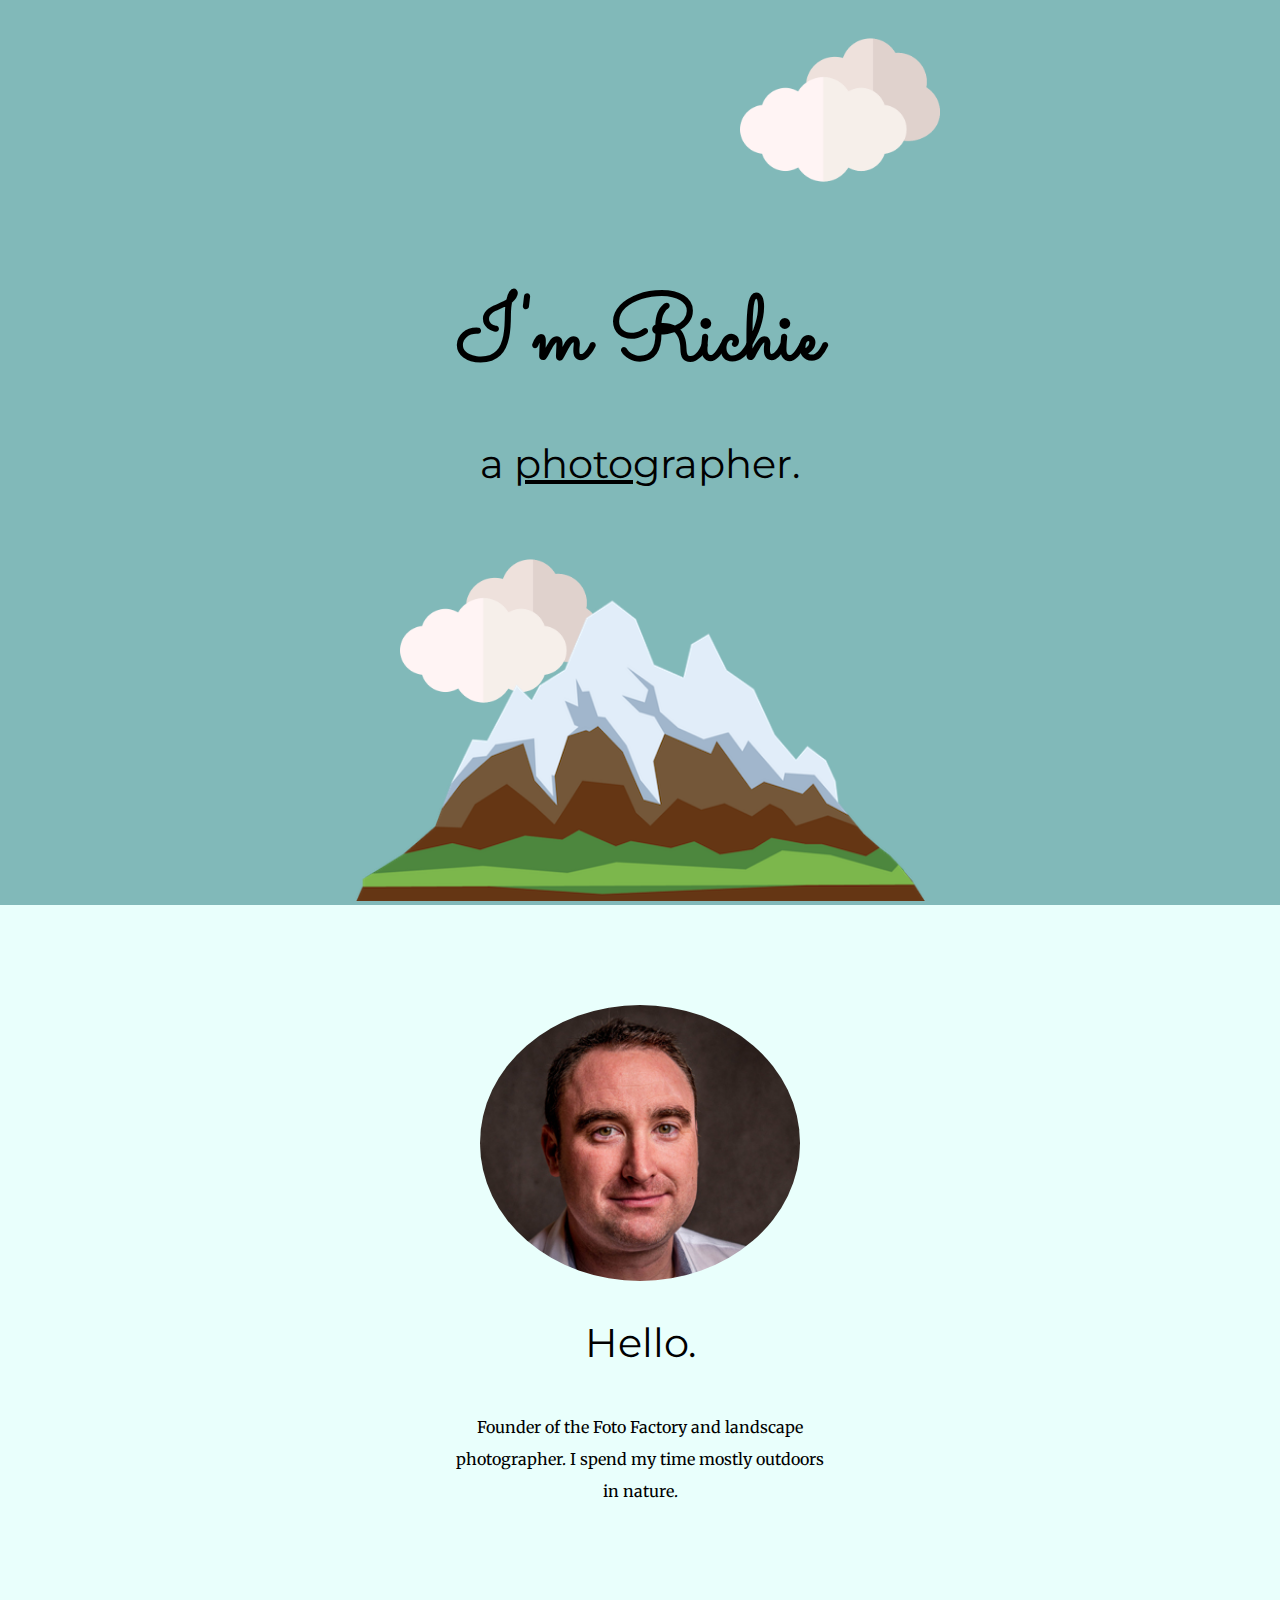
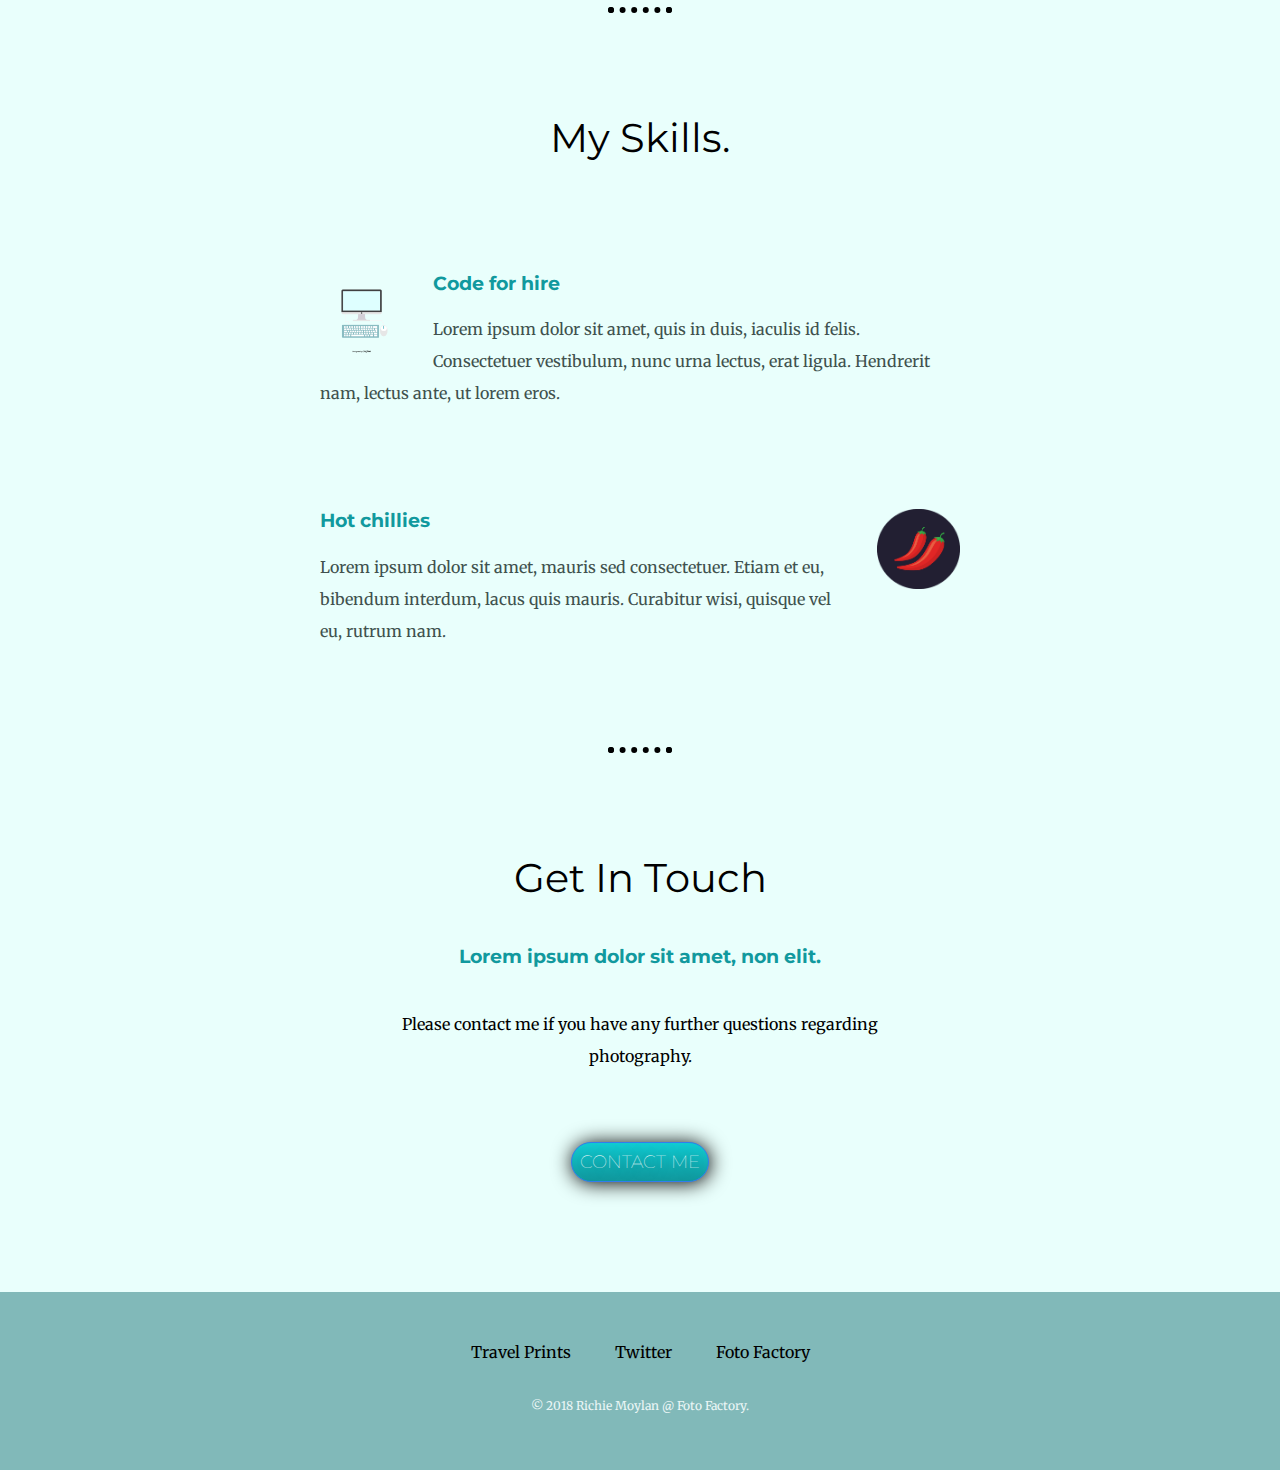
==== index.html @ 7f1a45ee "Added site" ====
<!DOCTYPE html>
<html lang="en">
<head>
    <meta charset="UTF-8">
    <meta http-equiv="X-UA-Compatible" content="IE=edge">
    <meta name="viewport" content="width=device-width, initial-scale=1.0">
    <title>Richie Moylan</title>
    <link rel="stylesheet" href="css/styles.css">
    <link rel="icon" href="favicon.ico">
    <link rel="preconnect" href="https://fonts.googleapis.com">
    <link rel="preconnect" href="https://fonts.gstatic.com" crossorigin>
    <link href="https://fonts.googleapis.com/css2?family=Merriweather:ital,wght@1,300&family=Montserrat:wght@100&family=Sacramento&display=swap" rel="stylesheet">
</head>
<body>
    <div class="top-container">
        <img class="top" src="images/cloud.png" alt="cloud-img  
        width= "200px"
        height= "200px">
        <h1>I'm Richie</h1>
        <h2>a <span class="photo">photo</span>grapher.</h2>
        <img class="mid" src="images/cloud.png" alt="cloud-img"
            width= "200px"
            height= "200px">

        <img class="mount" src="images/mountain.png" alt="mountain-img"
        width="570px"
        height="370px">  
    </div>
   
    <div class="middle-container">
        <div class="profile">
          <img class="profile" src="images/profile.jpg" alt="Profile-img"
            width= 25%;
          >

          <h2>Hello.</h2>
          <p class="intro">Founder of the Foto Factory and landscape photographer. I spend my time mostly outdoors in nature.</p>
        </div>
        <hr>
        <div class="skills">
          <h2>My Skills.</h2>
          <div class="skill-row">
            <img class="comp" src="images/computer.png" alt="comp-img">
            <h3>Code for hire</h3>
            <p>Lorem ipsum dolor sit amet, quis in duis, iaculis id felis. Consectetuer vestibulum, nunc urna lectus, erat ligula. Hendrerit nam, lectus ante, ut lorem eros.</p>
          </div>
          <div class="skill-row">
            <img class="chillies" src="images/chillies.png" alt="chillies-img">
            <h3>Hot chillies</h3>
            <p>Lorem ipsum dolor sit amet, mauris sed consectetuer. Etiam et eu, bibendum interdum, lacus quis mauris. Curabitur wisi, quisque vel eu, rutrum nam.</p>
          </div>
        </div>
        <hr>
        <div class="contact-me">
          <h2>Get In Touch</h2>
          <h3>Lorem ipsum dolor sit amet, non elit.</h3>
          <p class="contact">Please contact me if you have any further questions regarding photography.</p>
          <a class="btn" href="mailto:richie@fotofactory.ie">CONTACT ME</a>
        </div>
      </div>
      
      
      <div class="bottom-container">
        <a class="footer-link" href="https://www.travelprints.co.uk">Travel Prints</a>
        <a class="footer-link" href="https://www.twitter.com/fotofactoryie">Twitter</a>
        <a class="footer-link" href="https://www.fotofactory.ie">Foto Factory</a>
        <p class="copyright" >© 2018 Richie Moylan @ Foto Factory.</p>
      </div>
      
    
</body>
</html>
---- css/styles.css ----
body {
    background-color:#e9fffc;
    margin: 0;
    text-align: center;  
    font-family: 'Merriweather', serif;
}
h1 {
    color: #000000;
    margin: 50px auto 0 auto;
    font-size: 5.625em;
    font-family: 'Sacramento', cursive;
}

h2 {
    color: #000000;
    font-family: 'Montserrat', sans-serif;
    font-size: 2.5rem;
    font-weight: normal;
    padding-bottom: 10px;
}


h3 {
    color: #11999E;
    font-family: 'Montserrat', sans-serif;
    
}

p {
    line-height: 2;
}

.contact {
    width: 30%;
    margin: auto;
}

hr {
    border: dotted #000000 6px;
    border-bottom: none;
    width: 4%;
    margin: 100px auto;
}

.comp {
    float: left;
    margin-right: 30px;
    width: 13%;
}

.chillies {
    float: right;
    margin-left: 30px;
    width: 13%;
}

.intro {
    width: 30%;
    margin: auto;
}


.top-container { 
    background-color: #81b9b9;
    position: relative;
}

.middle-container {
   margin: 100px 0;
}

.bottom-container {
    background-color: #81b9b9;
    padding: 50px 0 20px;
}

.photo {
    text-decoration: underline;
}

.mount {
    position: relative;
   
}

.top {
    position: relative;
    left: 200px;
    padding: 10px;
}

.mid {
    position: absolute;
    left: 400px;
}

.container {
    position: relative;
    width: 500px;
    height: 500px;
    background-color: grey;
}

a {
    color: #000000;
    font-family: 'Merriweather', serif;
    margin: 10px 20px;
    text-decoration: none;
}

a:hover {
    color: #EAF6F6;
}


.skill-row {
    color: #40514E;
    margin: 100px auto 100px auto;
    text-align: left;
    width: 50%;
}

.contact {
    width: 40%;
    margin: 40px auto 60px;
}

.btn {
    background: #11CDD4;
    background-image: -webkit-linear-gradient(top, #11CDD4, #11999E);
    background-image: -moz-linear-gradient(top, #11CDD4, #11999E);
    background-image: -ms-linear-gradient(top, #11CDD4, #11999E);
    background-image: -o-linear-gradient(top, #11CDD4, #11999E);
    background-image: -webkit-gradient(to bottom, #11CDD4, #11999E);
    -webkit-border-radius: 22px;
    -moz-border-radius: 22px;
    border-radius: 22px;
    color: #FFFFFF;
    font-family: 'Montserrat', sans-serif;
    font-size: 18px;
    font-weight: 100;
    padding: 8px;
    -webkit-box-shadow: 1px 1px 20px 0 #000000;
    -moz-box-shadow: 1px 1px 20px 0 #000000;
    box-shadow: 1px 1px 20px 0 #000000;
    text-shadow: 1px 1px 20px #000000;
    border: solid #337FED 1px;
    text-decoration: none;
    display: inline-block;
    cursor: pointer;
    text-align: center;
 }
 
 .btn:hover{
    border: solid #3300EE 1px;
    background: #30E3CB;
    background-image: -webkit-linear-gradient(top, #30E3CB, #2BC4AD);
    background-image: -moz-linear-gradient(top, #30E3CB, #2BC4AD);
    background-image: -ms-linear-gradient(top, #30E3CB, #2BC4AD);
    background-image: -o-linear-gradient(top, #30E3CB, #2BC4AD);
    background-image: -webkit-gradient(to bottom, #30E3CB, #2BC4AD);
    -webkit-border-radius: 20px;
    -moz-border-radius: 20px;
    border-radius: 20px;
    text-decoration: none;
 }

 .copyright {
     color: #EAF6F6;
     font-size: 0.75rem;
     padding: 20px 0;
 }

 .profile {
    border-radius: 50%;
 }
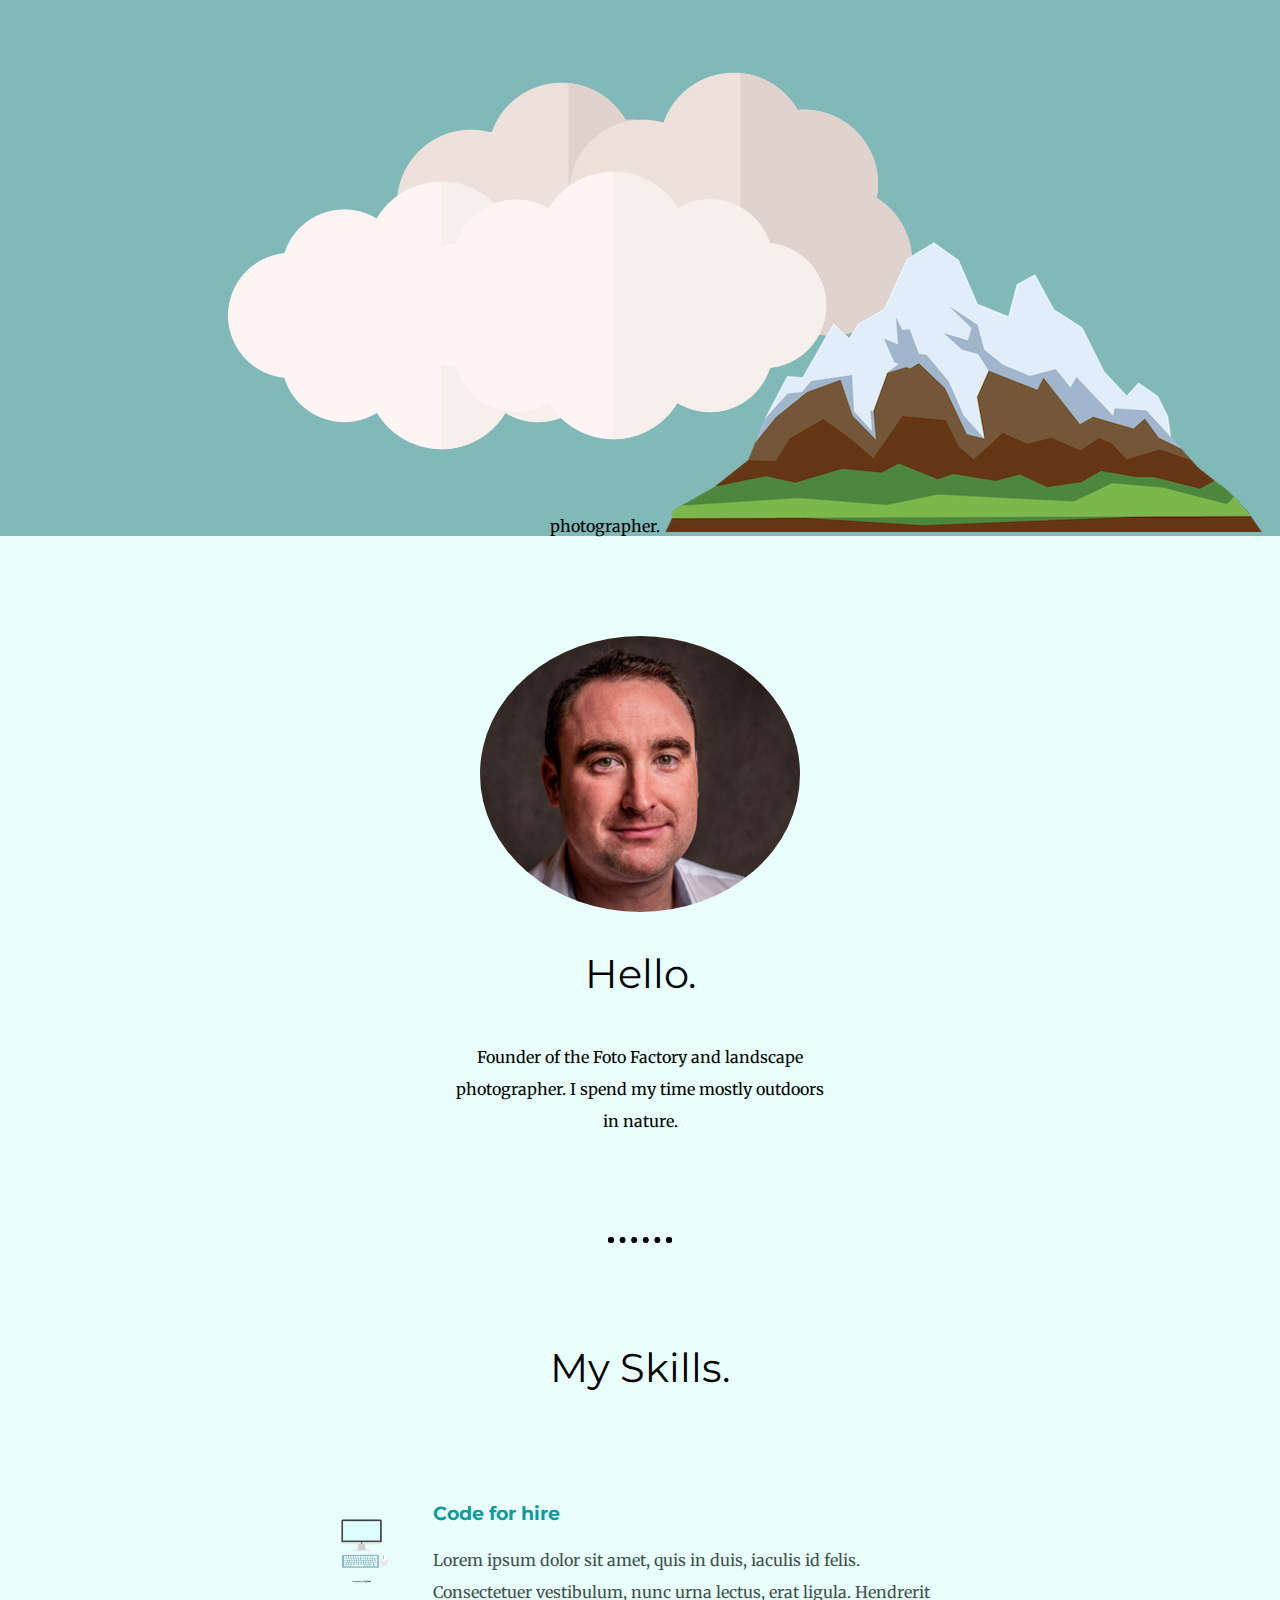
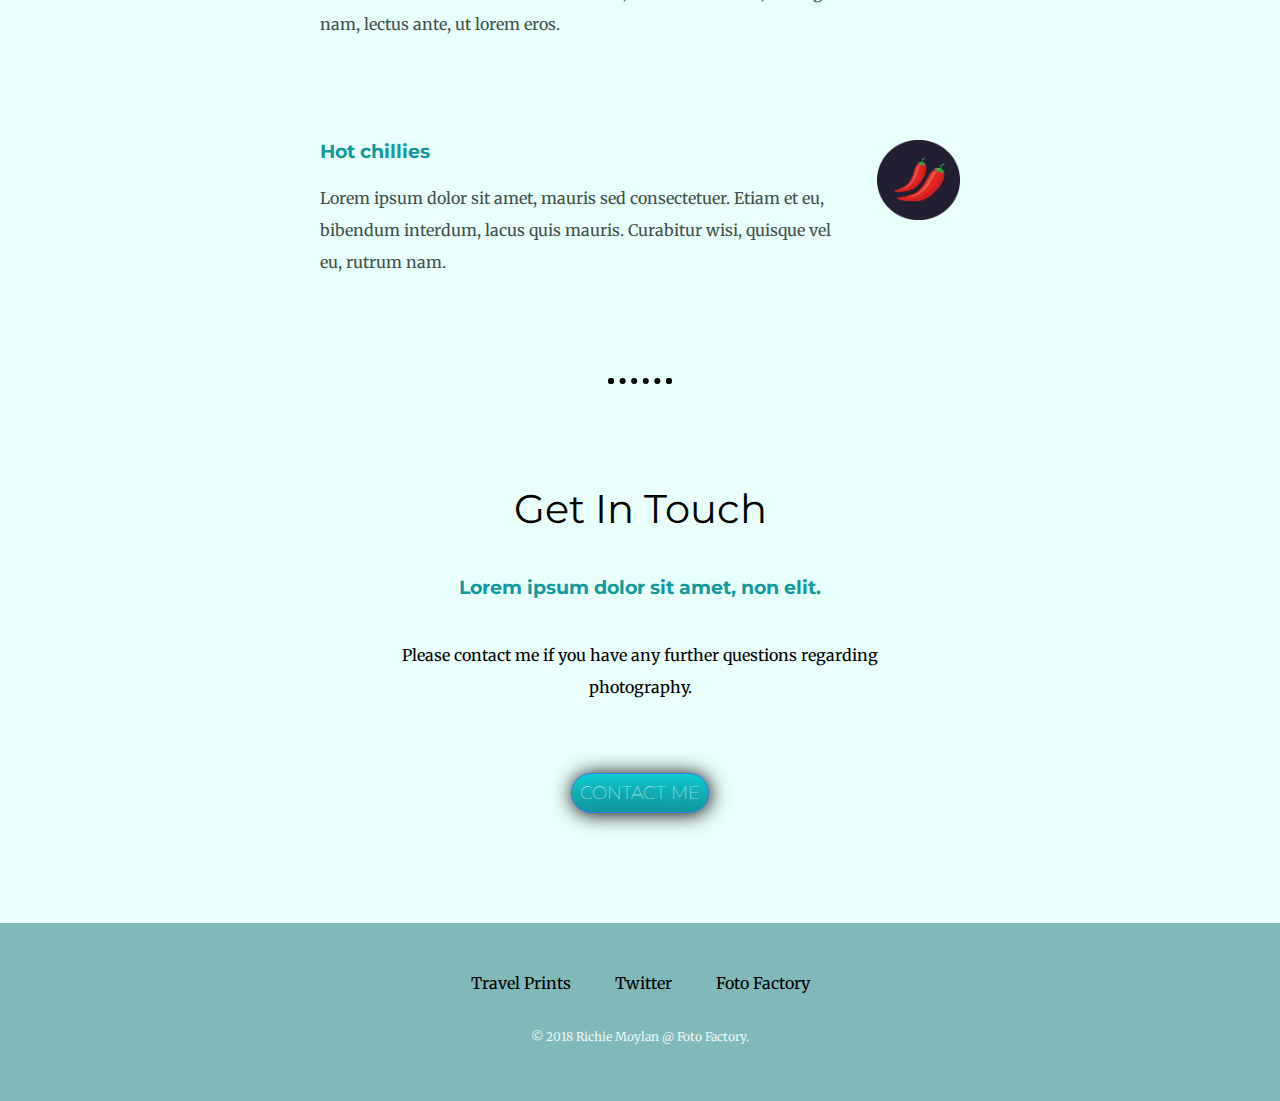
==== commit 7d4d067e: "Add files via upload" ====
--- a/index.html
+++ b/index.html
@@ -13,18 +13,13 @@
 </head>
 <body>
     <div class="top-container">
-        <img class="top" src="images/cloud.png" alt="cloud-img  
-        width= "200px"
-        height= "200px">
+        <img class="top" src="images/cloud.png" alt="cloud-img>
         <h1>I'm Richie</h1>
         <h2>a <span class="photo">photo</span>grapher.</h2>
-        <img class="mid" src="images/cloud.png" alt="cloud-img"
-            width= "200px"
-            height= "200px">
+        <img class="mid" src="images/cloud.png" alt="cloud-img">
 
-        <img class="mount" src="images/mountain.png" alt="mountain-img"
-        width="570px"
-        height="370px">  
+        <img class="mount" src="images/mountain.png" alt="mountain-img">  
+
     </div>
    
     <div class="middle-container">
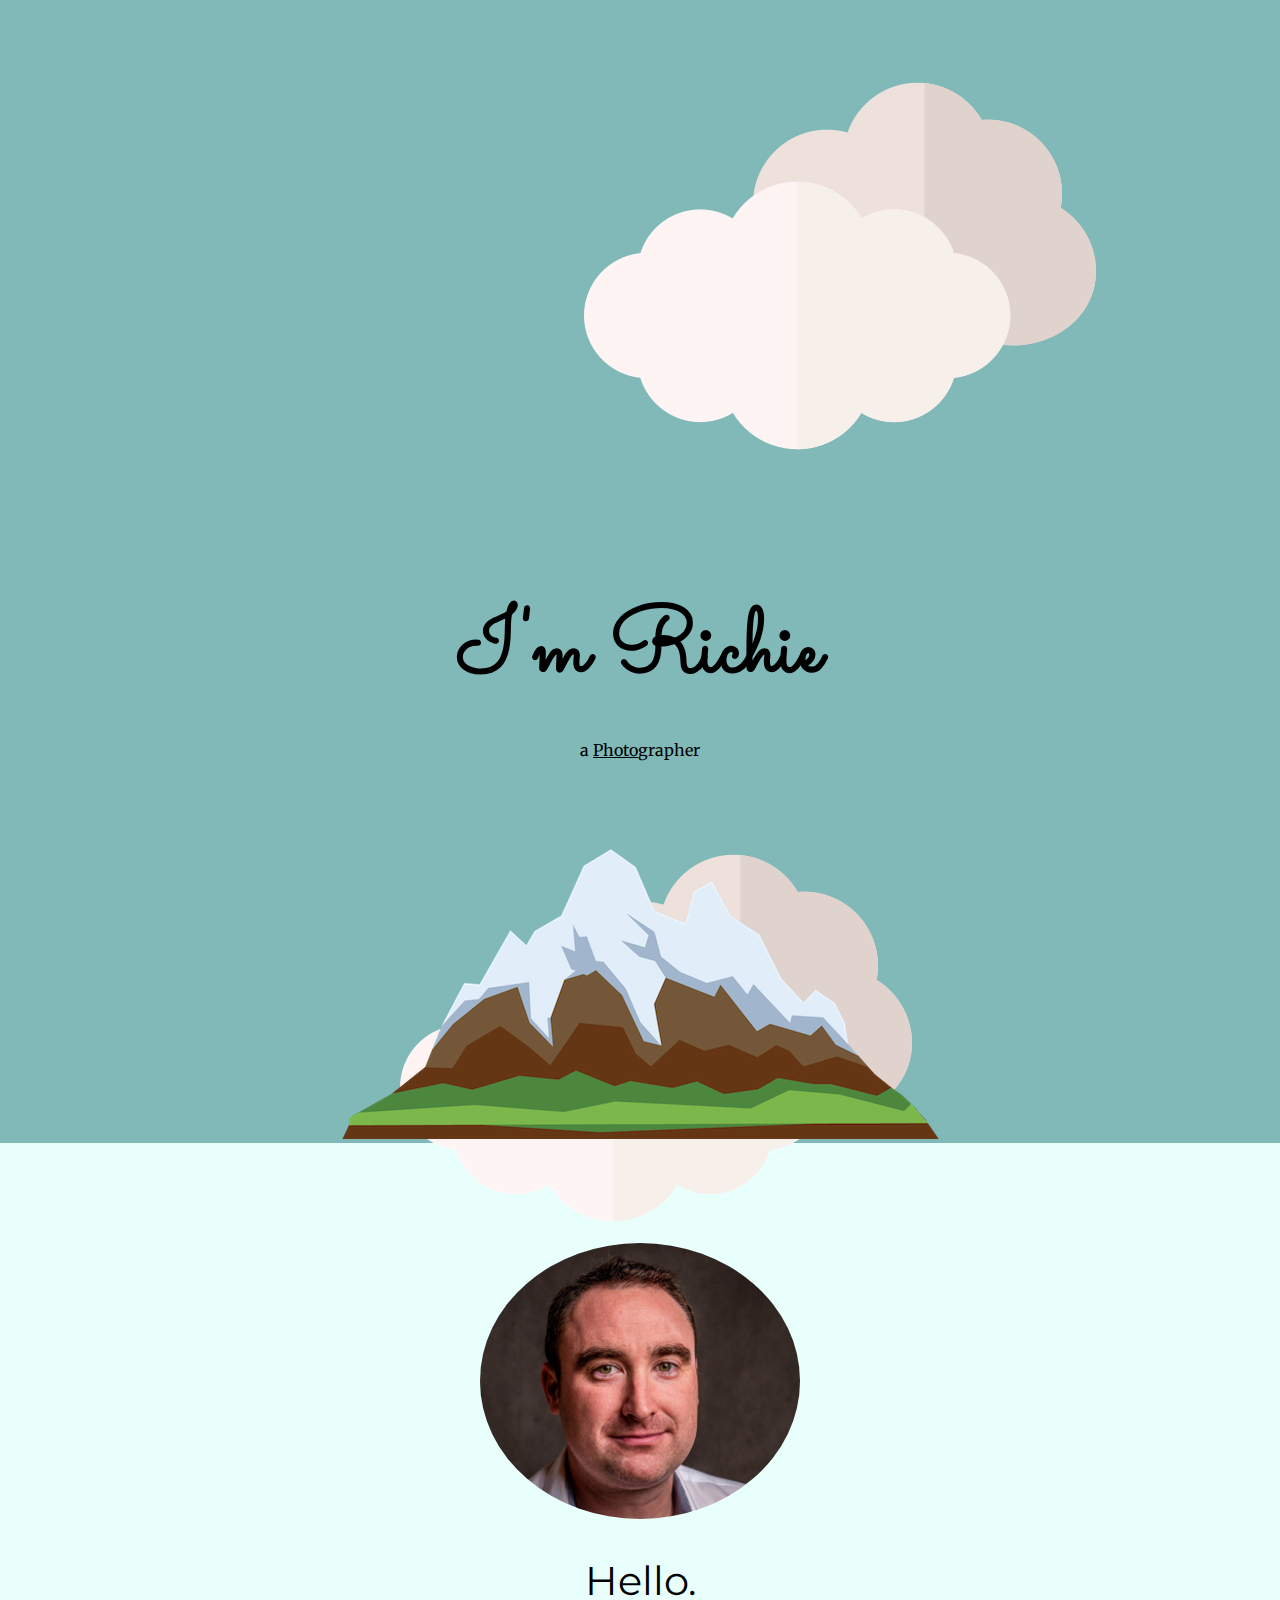
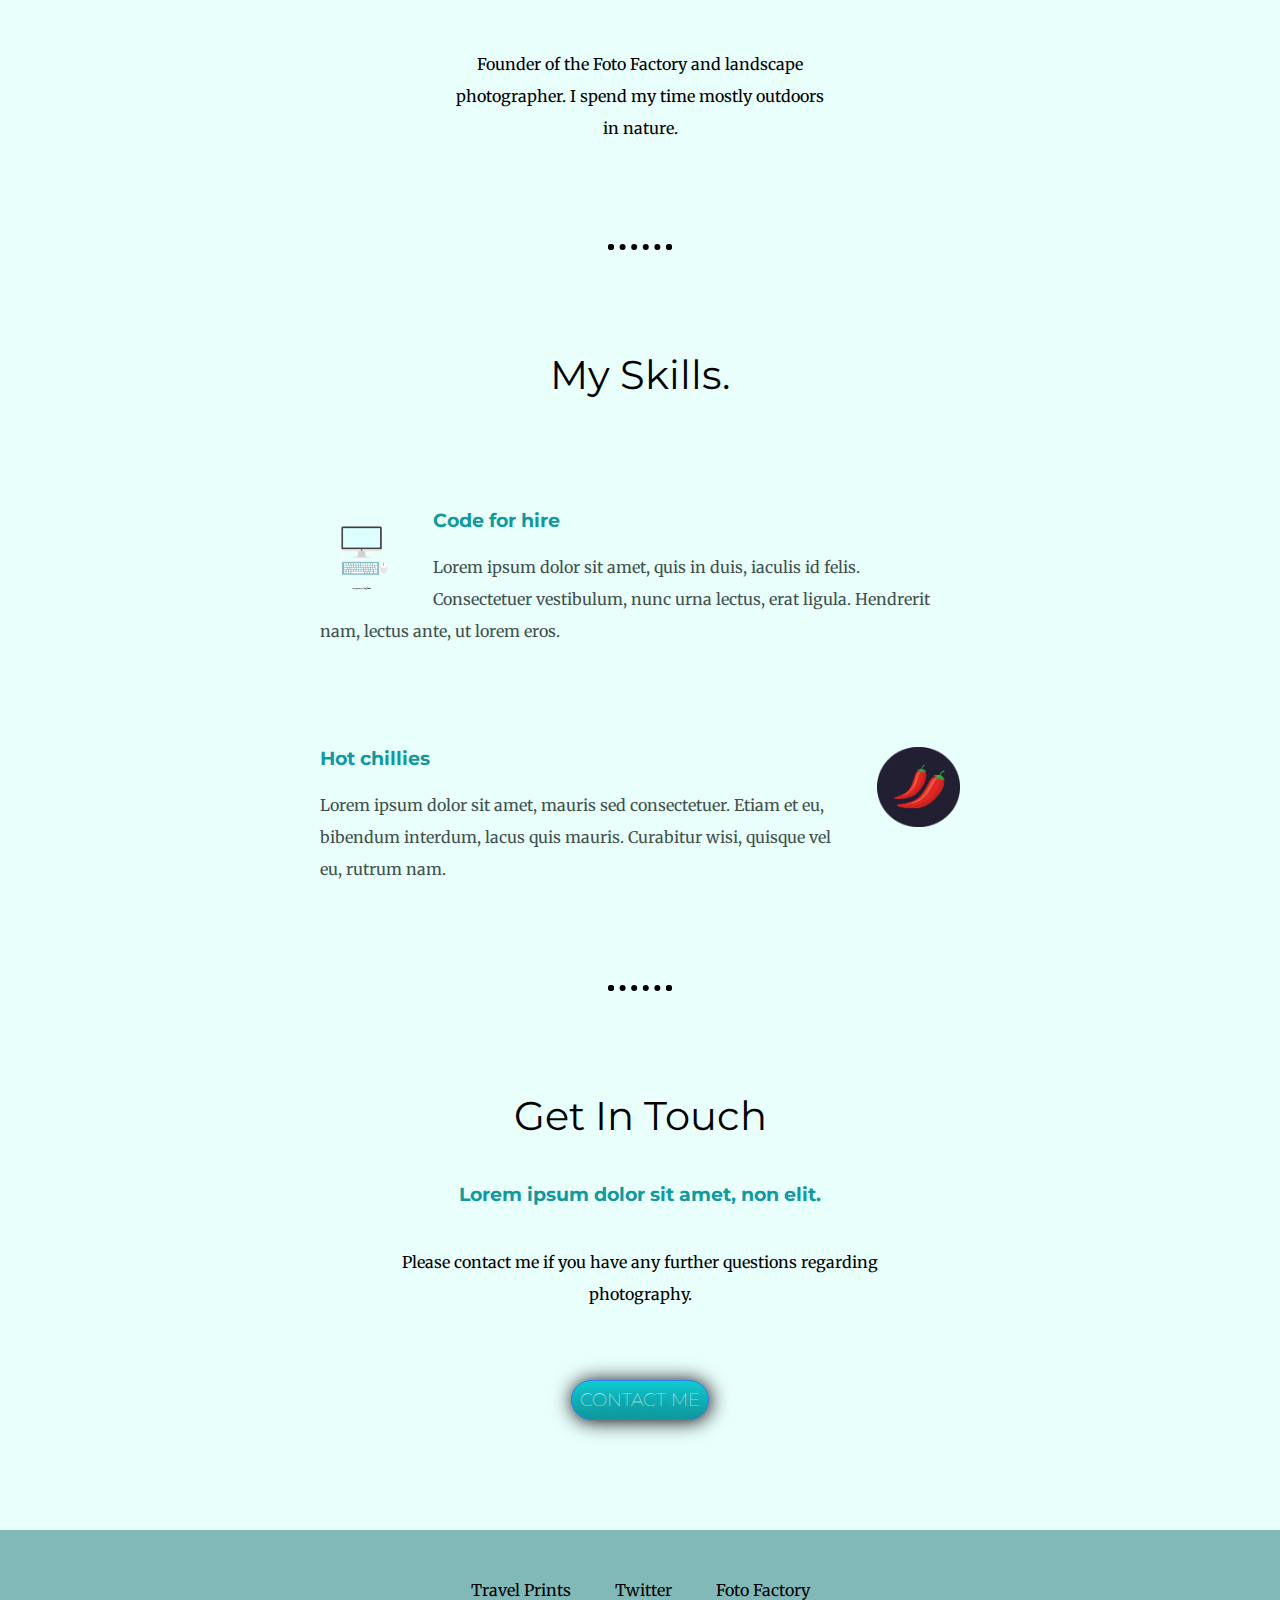
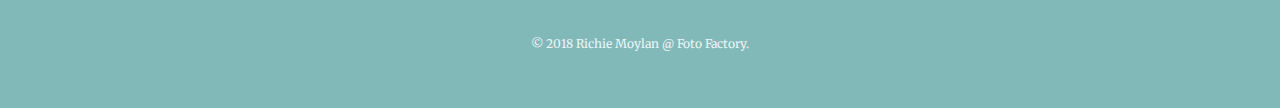
==== commit fa40c5b0: "Add files via upload" ====
--- a/index.html
+++ b/index.html
@@ -13,14 +13,13 @@
 </head>
 <body>
     <div class="top-container">
-        <img class="top" src="images/cloud.png" alt="cloud-img>
-        <h1>I'm Richie</h1>
-        <h2>a <span class="photo">photo</span>grapher.</h2>
-        <img class="mid" src="images/cloud.png" alt="cloud-img">
-
-        <img class="mount" src="images/mountain.png" alt="mountain-img">  
-
-    </div>
+      <img class="top" src="images/cloud.png" alt="cloud-img>
+      <img src="images/c" alt="">
+      <h1>I'm Richie</h1>
+      <p>a <span class="photo" >Photo</span>grapher</p>
+      <img class="mid" src="images/cloud.png" alt="">
+      <img class="mount" src="images/mountain.png" alt="">
+     </div>
    
     <div class="middle-container">
         <div class="profile">
